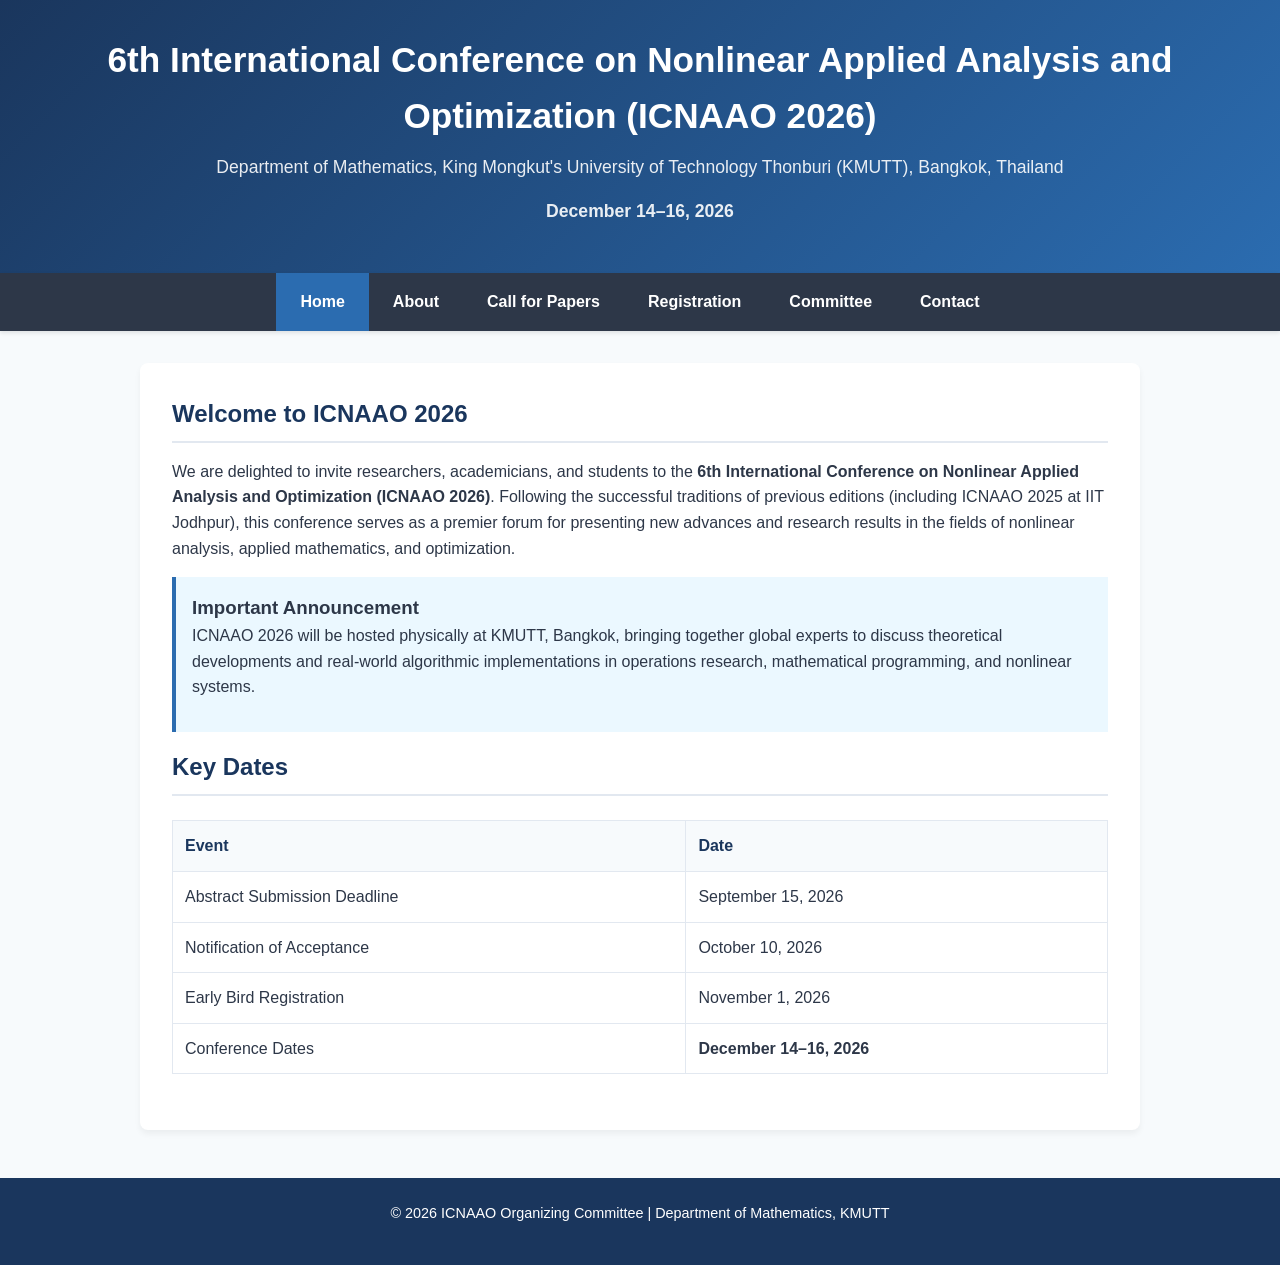
==== index.html @ 0ad7bf83 "Files changed:     > A  about.html A  call-for-papers.html A  committee.html A  contact.html A  inde" ====
<!DOCTYPE html>
<html lang="en">
<head>
    <meta charset="UTF-8">
    <meta name="viewport" content="width=device-width, initial-scale=1.0">
    <title>ICNAAO 2026 - Home</title>
    <link rel="stylesheet" href="style.css">
</head>
<body>

    <header>
        <h1>6th International Conference on Nonlinear Applied Analysis and Optimization (ICNAAO 2026)</h1>
        <p>Department of Mathematics, King Mongkut's University of Technology Thonburi (KMUTT), Bangkok, Thailand</p>
        <p><strong>December 14–16, 2026</strong></p>
    </header>

    <nav>
        <a href="index.html" class="active">Home</a>
        <a href="about.html">About</a>
        <a href="call-for-papers.html">Call for Papers</a>
        <a href="registration.html">Registration</a>
        <a href="committee.html">Committee</a>
        <a href="contact.html">Contact</a>
    </nav>

    <div class="container">
        <h2>Welcome to ICNAAO 2026</h2>
        <p>We are delighted to invite researchers, academicians, and students to the <strong>6th International Conference on Nonlinear Applied Analysis and Optimization (ICNAAO 2026)</strong>. Following the successful traditions of previous editions (including ICNAAO 2025 at IIT Jodhpur), this conference serves as a premier forum for presenting new advances and research results in the fields of nonlinear analysis, applied mathematics, and optimization.</p>

        <div class="highlight-box">
            <h3>Important Announcement</h3>
            <p>ICNAAO 2026 will be hosted physically at KMUTT, Bangkok, bringing together global experts to discuss theoretical developments and real-world algorithmic implementations in operations research, mathematical programming, and nonlinear systems.</p>
        </div>

        <h2>Key Dates</h2>
        <table>
            <tr>
                <th>Event</th>
                <th>Date</th>
            </tr>
            <tr>
                <td>Abstract Submission Deadline</td>
                <td>September 15, 2026</td>
            </tr>
            <tr>
                <td>Notification of Acceptance</td>
                <td>October 10, 2026</td>
            </tr>
            <tr>
                <td>Early Bird Registration</td>
                <td>November 1, 2026</td>
            </tr>
            <tr>
                <td>Conference Dates</td>
                <td><strong>December 14–16, 2026</strong></td>
            </tr>
        </table>
    </div>

    <footer>
        <p>&copy; 2026 ICNAAO Organizing Committee | Department of Mathematics, KMUTT</p>
    </footer>

</body>
</html>
---- style.css ----
:root {
    --primary-color: #1a365d;
    --secondary-color: #2b6cb0;
    --accent-color: #c53030;
    --bg-light: #f7fafc;
    --text-color: #2d3748;
    --border-color: #e2e8f0;
}

* {
    box-sizing: border-box;
    margin: 0;
    padding: 0;
}

body {
    font-family: 'Segoe UI', Tahoma, Geneva, Verdana, sans-serif;
    color: var(--text-color);
    background-color: var(--bg-light);
    line-height: 1.6;
}

header {
    background: linear-gradient(135deg, var(--primary-color), var(--secondary-color));
    color: white;
    padding: 2rem 1rem;
    text-align: center;
}

header h1 {
    font-size: 2.2rem;
    margin-bottom: 0.5rem;
}

header p {
    font-size: 1.1rem;
    opacity: 0.9;
}

nav {
    background-color: #2d3748;
    display: flex;
    justify-content: center;
    flex-wrap: wrap;
    box-shadow: 0 2px 4px rgba(0,0,0,0.1);
    position: sticky;
    top: 0;
    z-index: 1000;
}

nav a {
    color: white;
    padding: 1rem 1.5rem;
    text-decoration: none;
    font-weight: 600;
    transition: background 0.3s;
}

nav a:hover, nav a.active {
    background-color: var(--secondary-color);
}

.container {
    max-width: 1000px;
    margin: 2rem auto;
    padding: 2rem;
    background: white;
    border-radius: 8px;
    box-shadow: 0 4px 6px rgba(0,0,0,0.05);
}

h2 {
    color: var(--primary-color);
    margin-bottom: 1rem;
    border-bottom: 2px solid var(--border-color);
    padding-bottom: 0.5rem;
}

p {
    margin-bottom: 1rem;
}

ul {
    margin-bottom: 1rem;
    padding-left: 1.5rem;
}

li {
    margin-bottom: 0.5rem;
}

table {
    width: 100%;
    border-collapse: collapse;
    margin: 1.5rem 0;
}

th, td {
    border: 1px solid var(--border-color);
    padding: 0.75rem;
    text-align: left;
}

th {
    background-color: var(--bg-light);
    color: var(--primary-color);
}

footer {
    text-align: center;
    padding: 1.5rem;
    background-color: var(--primary-color);
    color: white;
    margin-top: 3rem;
    font-size: 0.9rem;
}

.highlight-box {
    background-color: #ebf8ff;
    border-left: 4px solid var(--secondary-color);
    padding: 1rem;
    margin: 1rem 0;
}
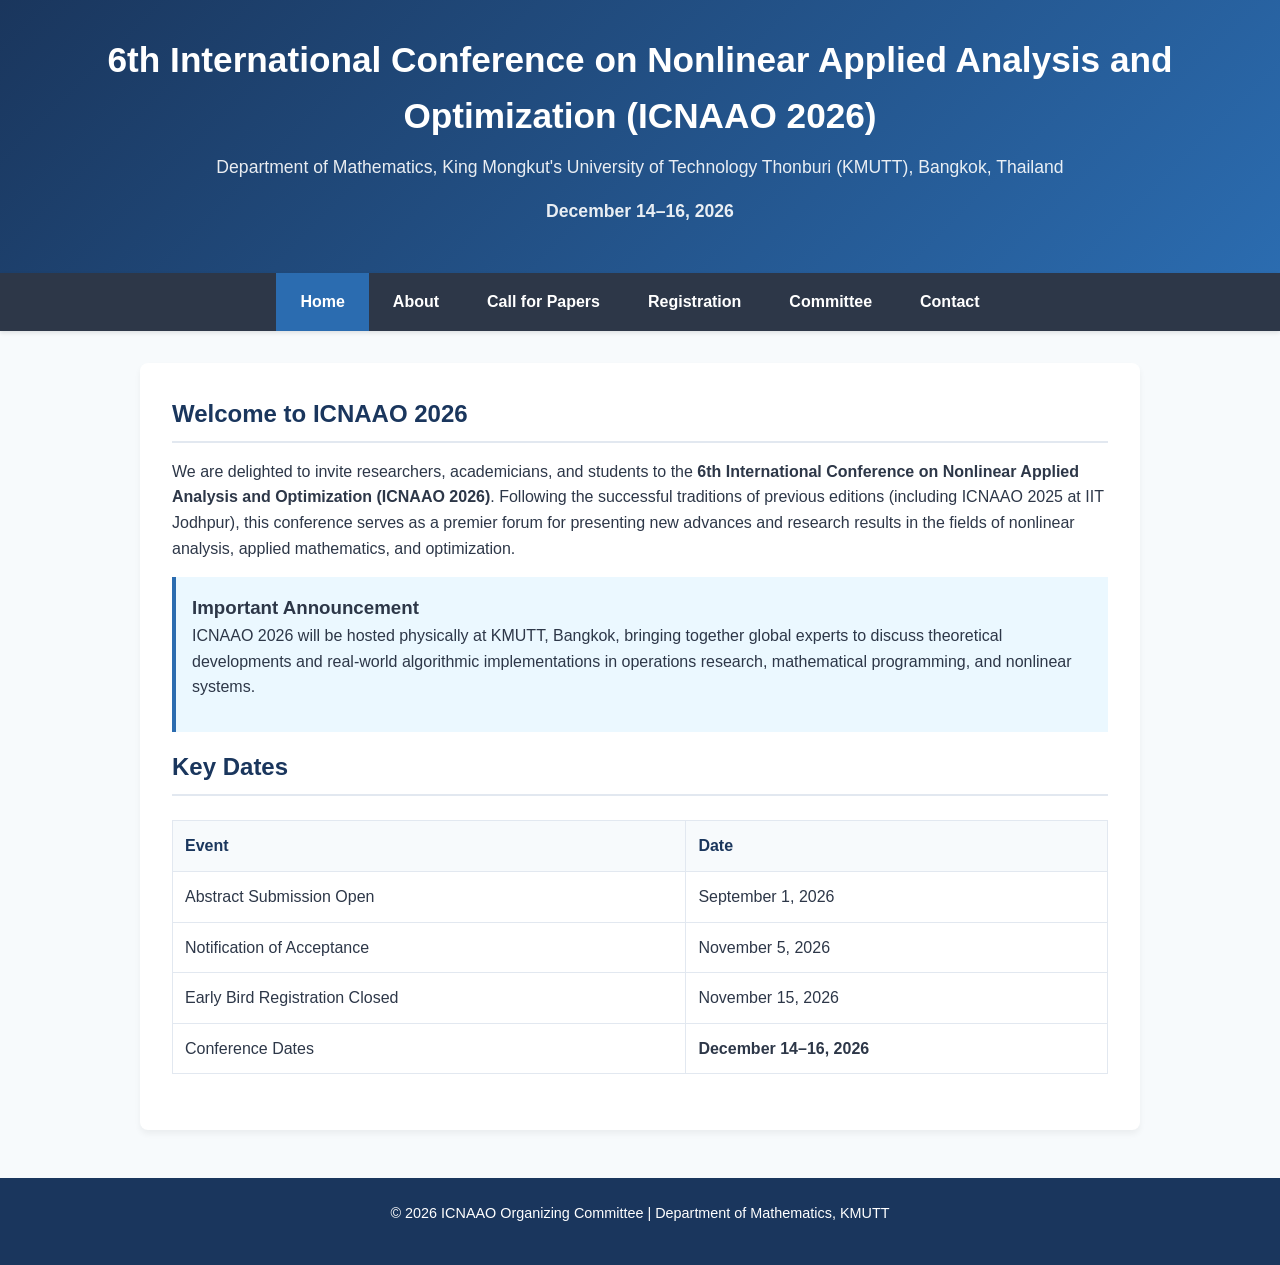
==== commit 9485e9f0: "Files changed:     > M  index.html     > commited by PC." ====
--- a/index.html
+++ b/index.html
@@ -39,16 +39,16 @@
                 <th>Date</th>
             </tr>
             <tr>
-                <td>Abstract Submission Deadline</td>
-                <td>September 15, 2026</td>
+                <td>Abstract Submission Open</td>
+                <td>September 1, 2026</td>
             </tr>
             <tr>
                 <td>Notification of Acceptance</td>
-                <td>October 10, 2026</td>
+                <td>November 5, 2026</td>
             </tr>
             <tr>
-                <td>Early Bird Registration</td>
-                <td>November 1, 2026</td>
+                <td>Early Bird Registration Closed</td>
+                <td>November 15, 2026</td>
             </tr>
             <tr>
                 <td>Conference Dates</td>
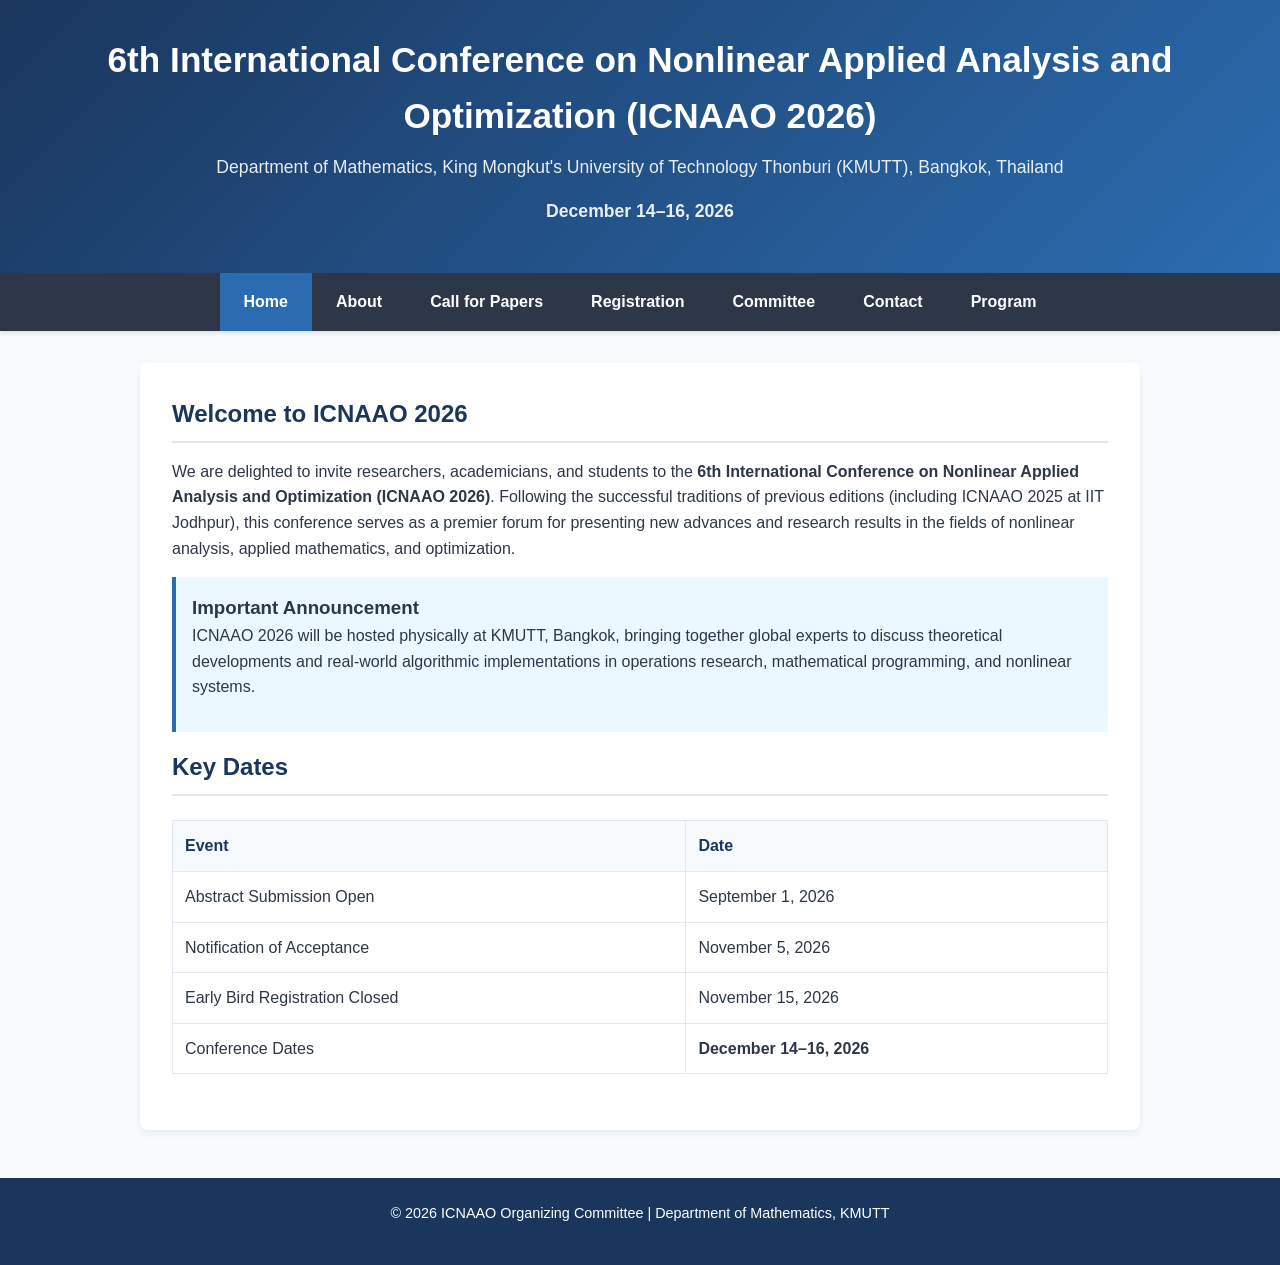
==== commit e2137ef6: "Files changed:  M about.html  M call-for-papers.html  M committee.html  M contact.html  M index.html" ====
--- a/index.html
+++ b/index.html
@@ -21,6 +21,7 @@
         <a href="registration.html">Registration</a>
         <a href="committee.html">Committee</a>
         <a href="contact.html">Contact</a>
+        <a href="program.html">Program</a>
     </nav>
 
     <div class="container">
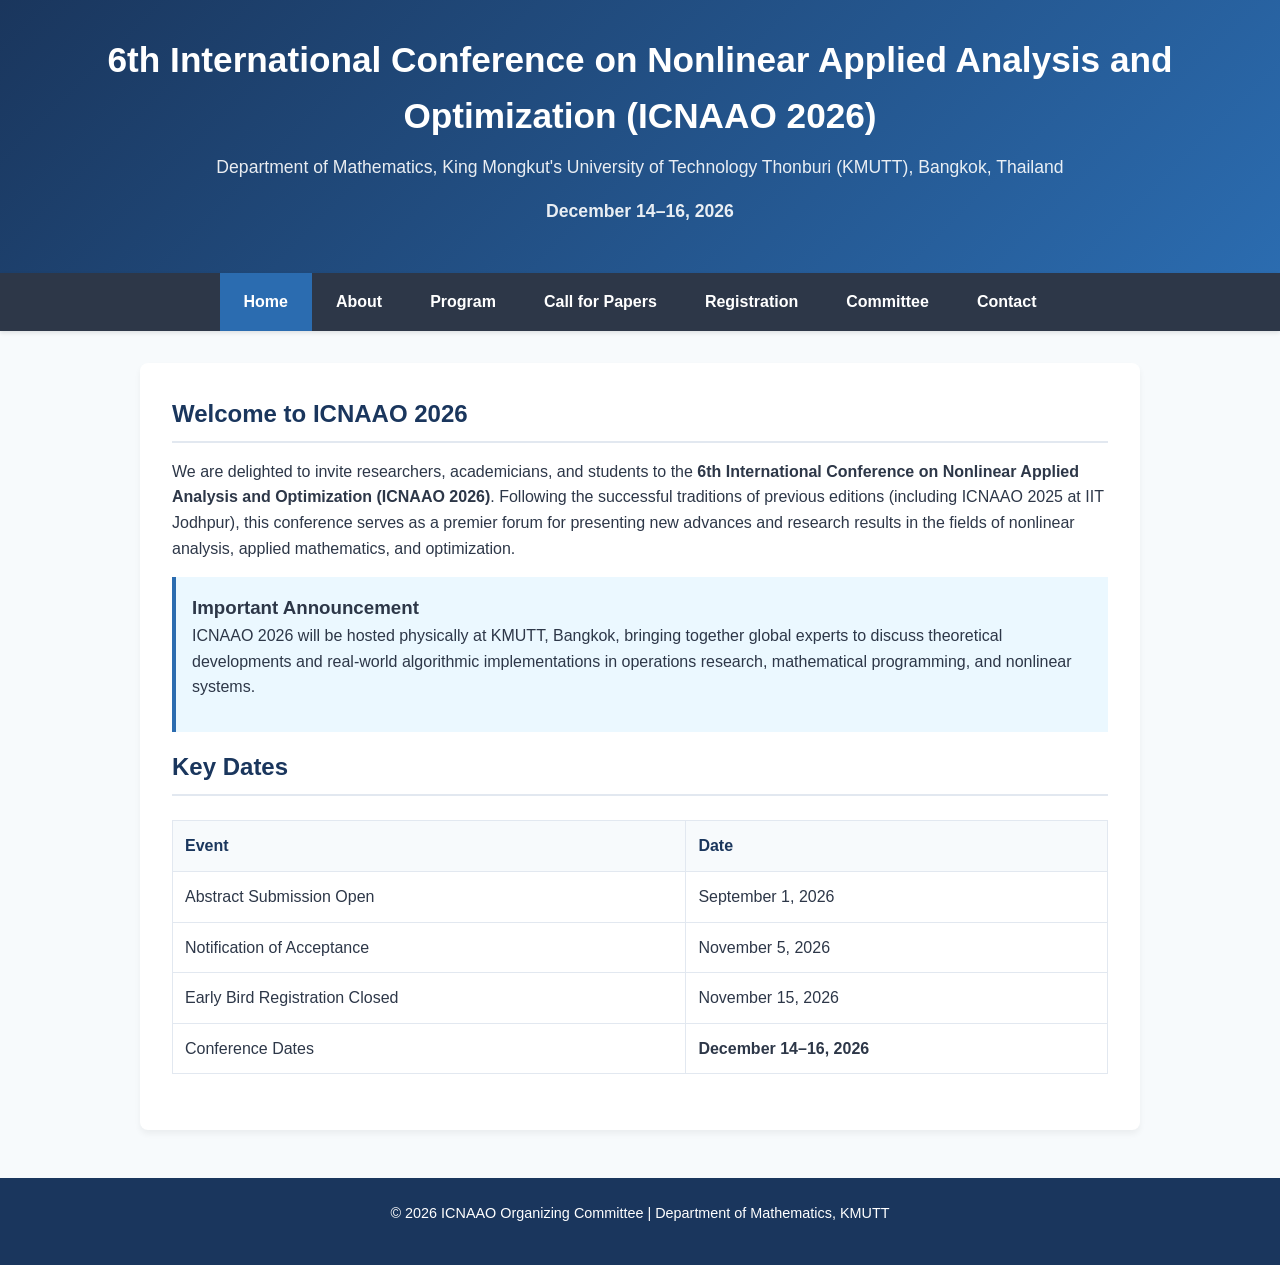
==== commit 601a6c55: "Files changed:  M index.html  M registration.html committed by PC." ====
--- a/index.html
+++ b/index.html
@@ -17,11 +17,11 @@
     <nav>
         <a href="index.html" class="active">Home</a>
         <a href="about.html">About</a>
+        <a href="program.html">Program</a>
         <a href="call-for-papers.html">Call for Papers</a>
         <a href="registration.html">Registration</a>
         <a href="committee.html">Committee</a>
         <a href="contact.html">Contact</a>
-        <a href="program.html">Program</a>
     </nav>
 
     <div class="container">
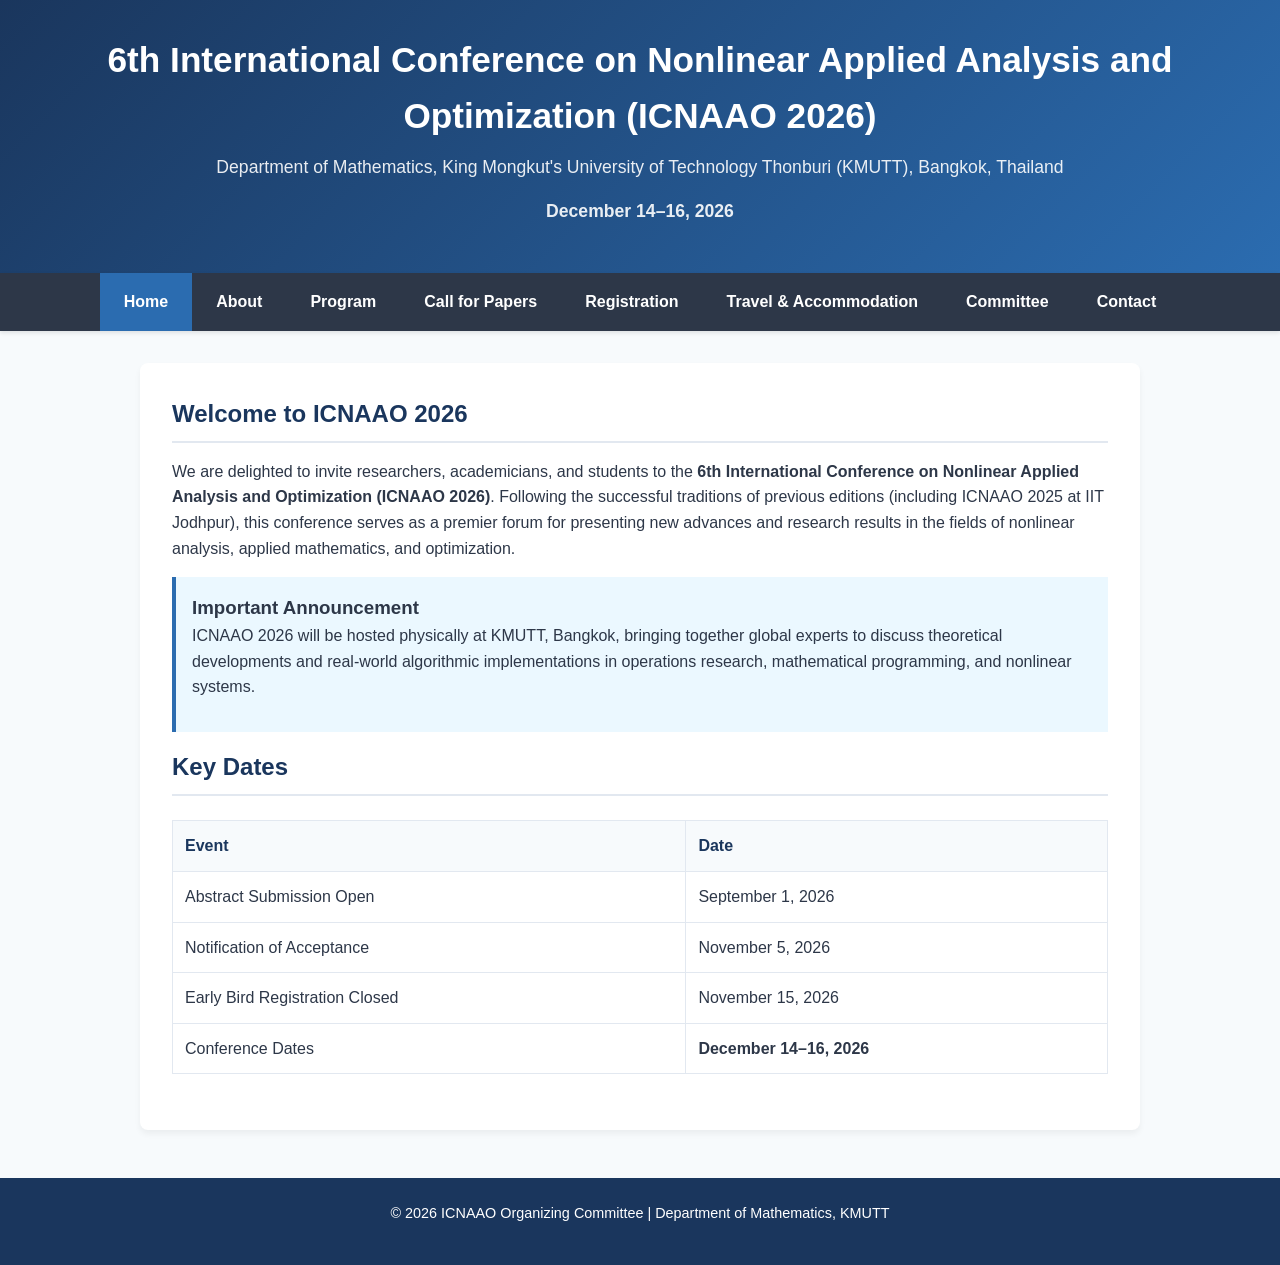
==== commit 6c6fcbc9: "Files changed:  M about.html  M call-for-papers.html  M committee.html  M contact.html  M index.html" ====
--- a/index.html
+++ b/index.html
@@ -20,6 +20,7 @@
         <a href="program.html">Program</a>
         <a href="call-for-papers.html">Call for Papers</a>
         <a href="registration.html">Registration</a>
+        <a href="travel.html">Travel &amp; Accommodation</a>
         <a href="committee.html">Committee</a>
         <a href="contact.html">Contact</a>
     </nav>
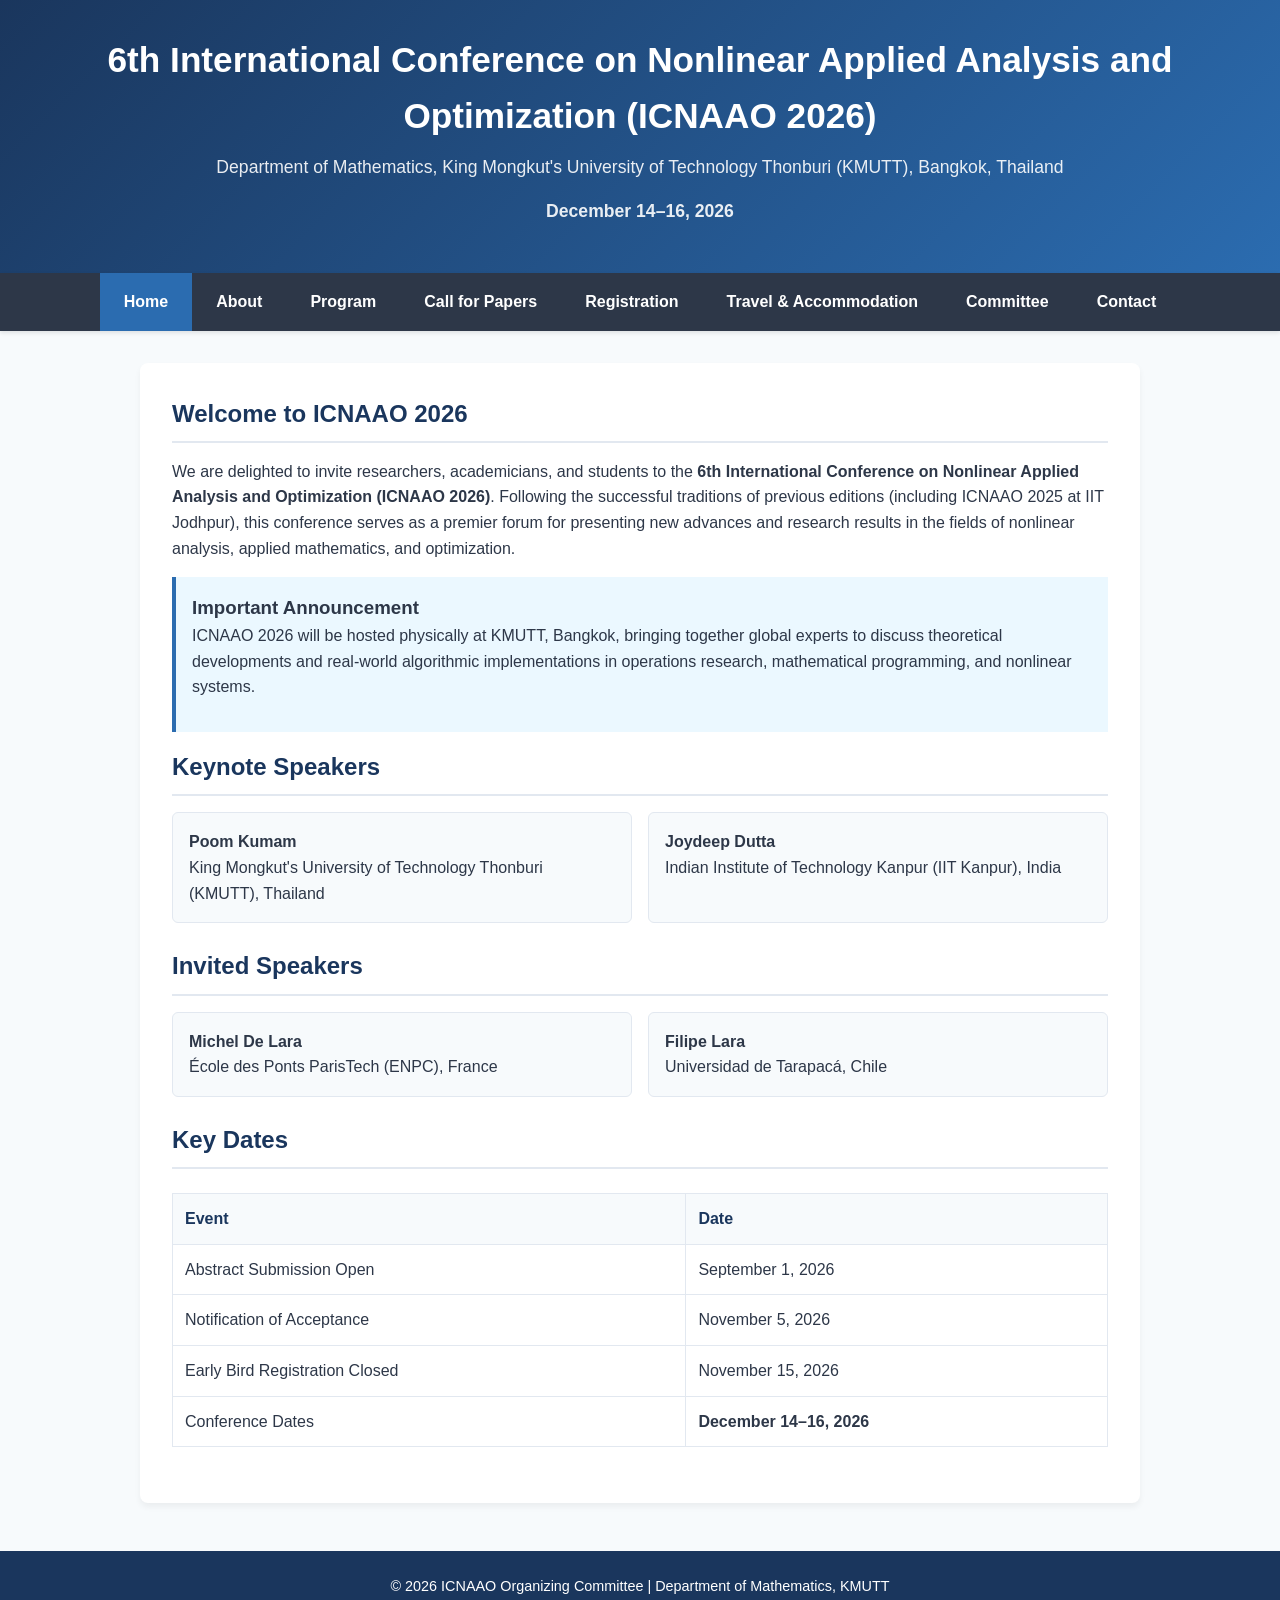
==== commit ba338e98: "Files changed:  M index.html  M style.css committed by PC." ====
--- a/index.html
+++ b/index.html
@@ -34,6 +34,30 @@
             <p>ICNAAO 2026 will be hosted physically at KMUTT, Bangkok, bringing together global experts to discuss theoretical developments and real-world algorithmic implementations in operations research, mathematical programming, and nonlinear systems.</p>
         </div>
 
+        <h2>Keynote Speakers</h2>
+        <ul class="speaker-list">
+            <li>
+                <strong>Poom Kumam</strong><br>
+                King Mongkut's University of Technology Thonburi (KMUTT), Thailand
+            </li>
+            <li>
+                <strong>Joydeep Dutta</strong><br>
+                Indian Institute of Technology Kanpur (IIT Kanpur), India
+            </li>
+        </ul>
+
+        <h2>Invited Speakers</h2>
+        <ul class="speaker-list">
+            <li>
+                <strong>Michel De Lara</strong><br>
+                École des Ponts ParisTech (ENPC), France
+            </li>
+            <li>
+                <strong>Filipe Lara</strong><br>
+                Universidad de Tarapacá, Chile
+            </li>
+        </ul>
+
         <h2>Key Dates</h2>
         <table>
             <tr>
--- a/style.css
+++ b/style.css
@@ -121,3 +121,18 @@
     padding: 1rem;
     margin: 1rem 0;
 }
+
+.speaker-list {
+    display: grid;
+    grid-template-columns: repeat(auto-fit, minmax(240px, 1fr));
+    gap: 1rem;
+    padding-left: 0;
+    list-style: none;
+}
+
+.speaker-list li {
+    padding: 1rem;
+    background-color: var(--bg-light);
+    border: 1px solid var(--border-color);
+    border-radius: 6px;
+}
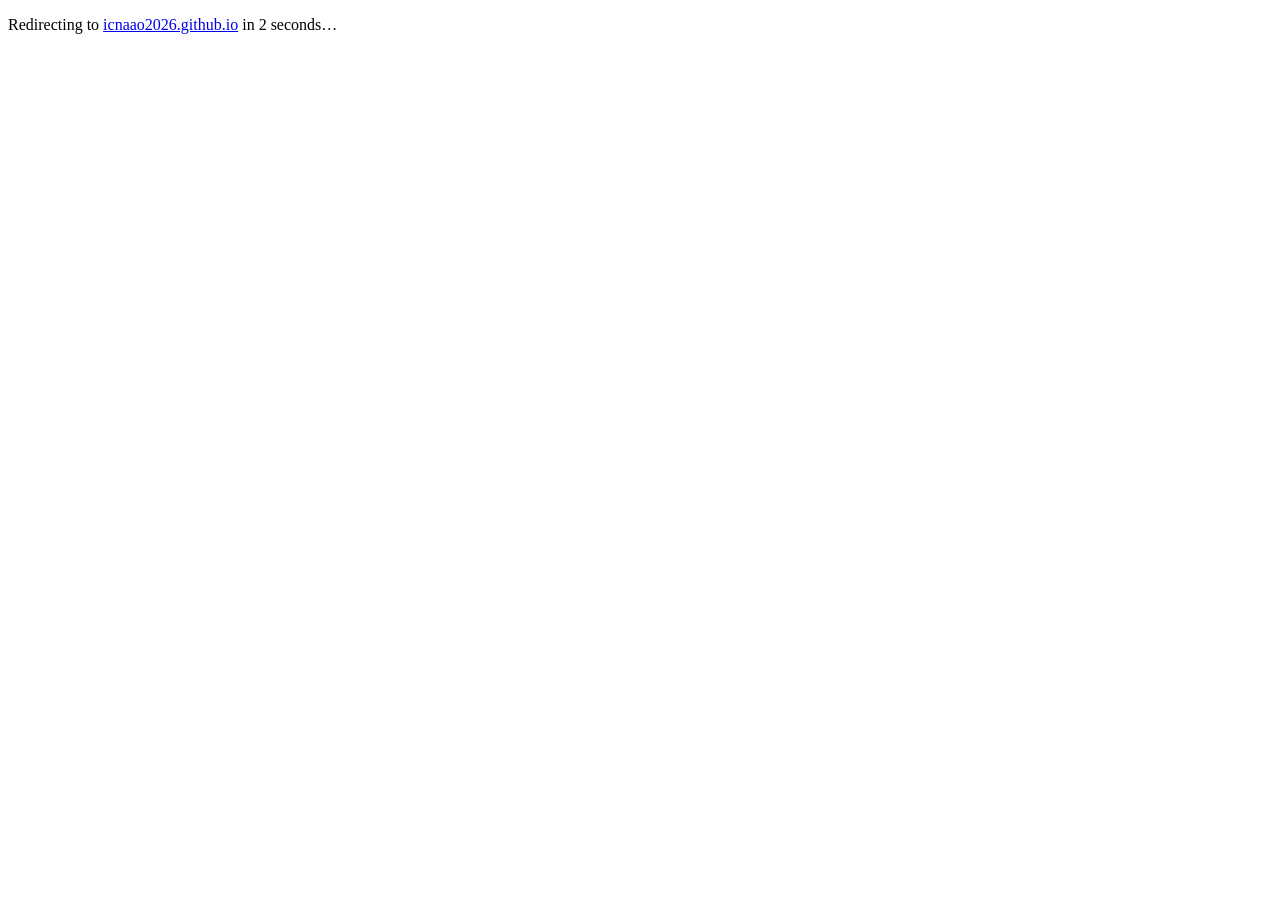
==== commit 4764c43d: "Files changed:  D about.html  D call-for-papers.html  D committee.html  D contact.html  M index.html" ====
--- a/index.html
+++ b/index.html
@@ -1,91 +1,32 @@
-<!DOCTYPE html>
+<!doctype html>
 <html lang="en">
 <head>
-    <meta charset="UTF-8">
-    <meta name="viewport" content="width=device-width, initial-scale=1.0">
-    <title>ICNAAO 2026 - Home</title>
-    <link rel="stylesheet" href="style.css">
+  <meta charset="utf-8">
+  <meta name="viewport" content="width=device-width, initial-scale=1">
+  <meta http-equiv="refresh" content="3; url=https://icnaao2026.github.io/">
+  <link rel="canonical" href="https://icnaao2026.github.io/">
+  <title>Redirecting to ICNAAO 2026</title>
+  <script>
+    document.addEventListener("DOMContentLoaded", () => {
+      const countdown = document.getElementById("countdown");
+      let secondsRemaining = 3;
+
+      const timer = window.setInterval(() => {
+        secondsRemaining -= 1;
+        countdown.textContent = secondsRemaining;
+
+        if (secondsRemaining === 0) {
+          window.clearInterval(timer);
+          window.location.replace("https://icnaao2026.github.io/");
+        }
+      }, 1000);
+    });
+  </script>
 </head>
 <body>
-
-    <header>
-        <h1>6th International Conference on Nonlinear Applied Analysis and Optimization (ICNAAO 2026)</h1>
-        <p>Department of Mathematics, King Mongkut's University of Technology Thonburi (KMUTT), Bangkok, Thailand</p>
-        <p><strong>December 14–16, 2026</strong></p>
-    </header>
-
-    <nav>
-        <a href="index.html" class="active">Home</a>
-        <a href="about.html">About</a>
-        <a href="program.html">Program</a>
-        <a href="call-for-papers.html">Call for Papers</a>
-        <a href="registration.html">Registration</a>
-        <a href="travel.html">Travel &amp; Accommodation</a>
-        <a href="committee.html">Committee</a>
-        <a href="contact.html">Contact</a>
-    </nav>
-
-    <div class="container">
-        <h2>Welcome to ICNAAO 2026</h2>
-        <p>We are delighted to invite researchers, academicians, and students to the <strong>6th International Conference on Nonlinear Applied Analysis and Optimization (ICNAAO 2026)</strong>. Following the successful traditions of previous editions (including ICNAAO 2025 at IIT Jodhpur), this conference serves as a premier forum for presenting new advances and research results in the fields of nonlinear analysis, applied mathematics, and optimization.</p>
-
-        <div class="highlight-box">
-            <h3>Important Announcement</h3>
-            <p>ICNAAO 2026 will be hosted physically at KMUTT, Bangkok, bringing together global experts to discuss theoretical developments and real-world algorithmic implementations in operations research, mathematical programming, and nonlinear systems.</p>
-        </div>
-
-        <h2>Keynote Speakers</h2>
-        <ul class="speaker-list">
-            <li>
-                <strong>Poom Kumam</strong><br>
-                King Mongkut's University of Technology Thonburi (KMUTT), Thailand
-            </li>
-            <li>
-                <strong>Joydeep Dutta</strong><br>
-                Indian Institute of Technology Kanpur (IIT Kanpur), India
-            </li>
-        </ul>
-
-        <h2>Invited Speakers</h2>
-        <ul class="speaker-list">
-            <li>
-                <strong>Michel De Lara</strong><br>
-                École des Ponts ParisTech (ENPC), France
-            </li>
-            <li>
-                <strong>Filipe Lara</strong><br>
-                Universidad de Tarapacá, Chile
-            </li>
-        </ul>
-
-        <h2>Key Dates</h2>
-        <table>
-            <tr>
-                <th>Event</th>
-                <th>Date</th>
-            </tr>
-            <tr>
-                <td>Abstract Submission Open</td>
-                <td>September 1, 2026</td>
-            </tr>
-            <tr>
-                <td>Notification of Acceptance</td>
-                <td>November 5, 2026</td>
-            </tr>
-            <tr>
-                <td>Early Bird Registration Closed</td>
-                <td>November 15, 2026</td>
-            </tr>
-            <tr>
-                <td>Conference Dates</td>
-                <td><strong>December 14–16, 2026</strong></td>
-            </tr>
-        </table>
-    </div>
-
-    <footer>
-        <p>&copy; 2026 ICNAAO Organizing Committee | Department of Mathematics, KMUTT</p>
-    </footer>
-
+  <p>
+    Redirecting to <a href="https://icnaao2026.github.io/">icnaao2026.github.io</a>
+    in <span id="countdown">3</span> seconds&hellip;
+  </p>
 </body>
 </html>
